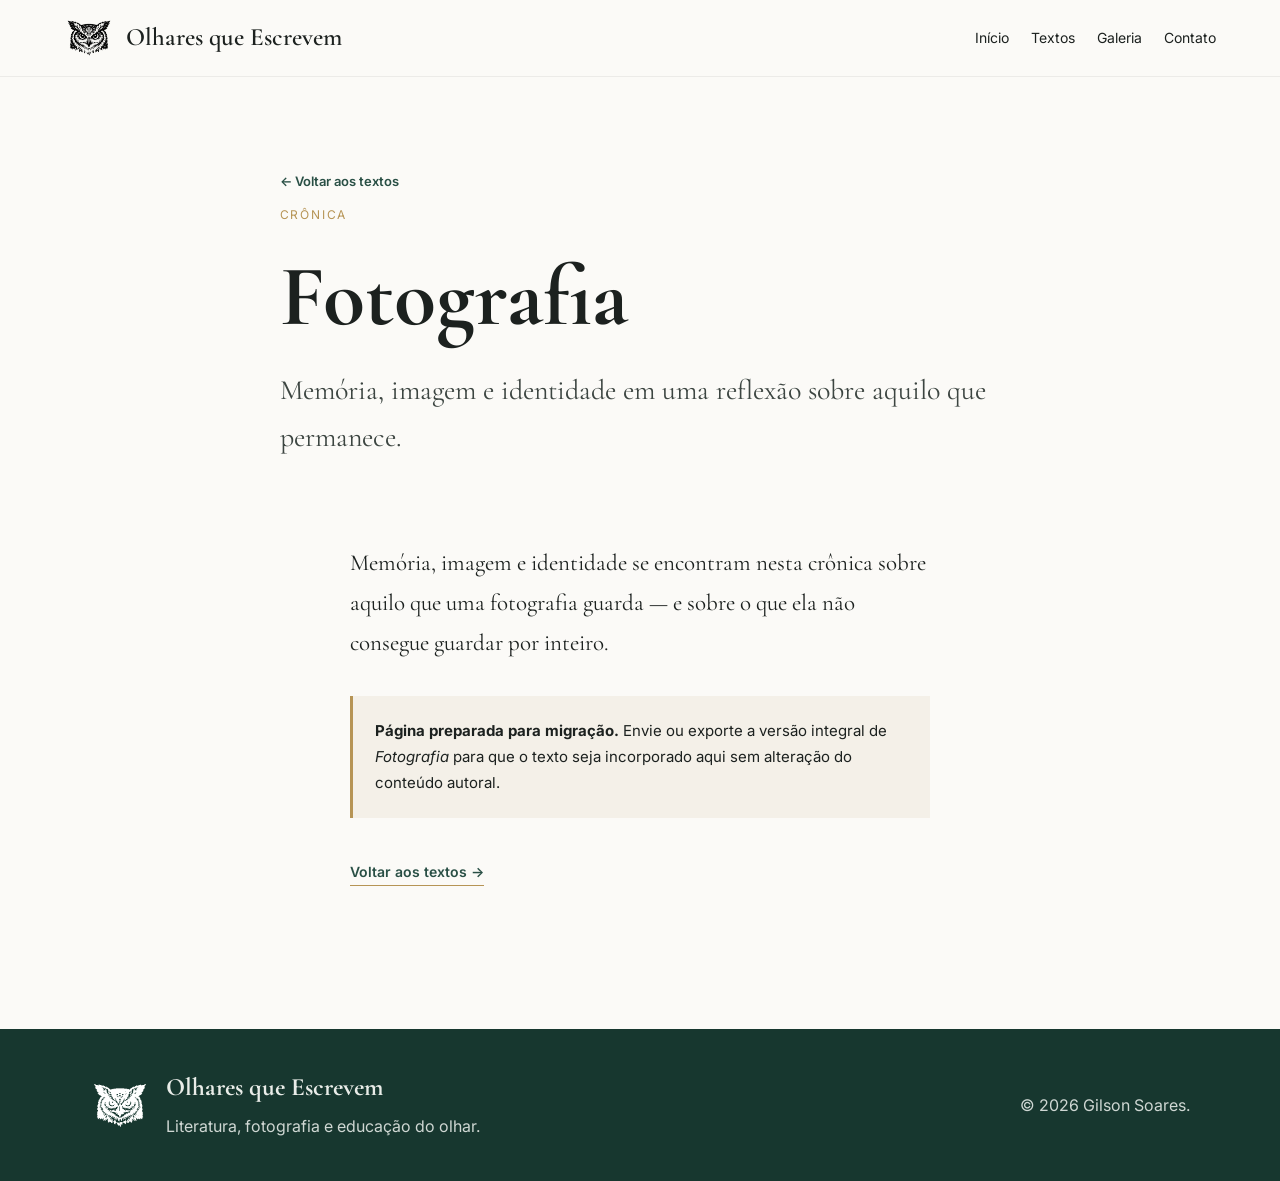
==== textos/fotografia.html @ a5fa0ea0 "Add files via upload" ====
<!doctype html>
<html lang="pt-BR">
<head>
  <meta charset="utf-8" />
  <meta name="viewport" content="width=device-width, initial-scale=1" />
  <title>Fotografia — Olhares que Escrevem</title>
  <link rel="icon" href="../imagens/favicon.png" />
  <link rel="preconnect" href="https://fonts.googleapis.com">
  <link rel="preconnect" href="https://fonts.gstatic.com" crossorigin>
  <link href="https://fonts.googleapis.com/css2?family=Cormorant+Garamond:wght@500;600;700&family=Inter:wght@400;500;600&display=swap" rel="stylesheet">
  <link rel="stylesheet" href="../style.css" />
</head>
<body class="article-page">
  <header class="site-header">
    <a class="brand" href="../index.html">
      <img class="brand-logo" src="../imagens/logo-coruja.png" alt="" />
      <span class="brand-text">Olhares que Escrevem</span>
    </a>
    <nav class="main-nav"><a href="../index.html">Início</a><a href="../index.html#textos">Textos</a><a href="../index.html#galeria">Galeria</a><a href="../index.html#contato">Contato</a></nav>
  </header>
  <main>
    <header class="article-header">
      <a class="back" href="../index.html#textos">← Voltar aos textos</a>
      <p class="article-meta">Crônica</p>
      <h1>Fotografia</h1>
      <p class="article-lead">Memória, imagem e identidade em uma reflexão sobre aquilo que permanece.</p>
    </header>
    <article class="article-body">
      
<p>Memória, imagem e identidade se encontram nesta crônica sobre aquilo que uma fotografia guarda — e sobre o que ela não consegue guardar por inteiro.</p>
<div class="article-note"><strong>Página preparada para migração.</strong> Envie ou exporte a versão integral de <em>Fotografia</em> para que o texto seja incorporado aqui sem alteração do conteúdo autoral.</div>
<p><a class="article-link" href="../index.html#textos">Voltar aos textos →</a></p>

    </article>
  </main>
  <footer>
    <div class="footer-brand"><img src="../imagens/logo-coruja.png" alt="" /><div><strong>Olhares que Escrevem</strong><p>Literatura, fotografia e educação do olhar.</p></div></div>
    <p>© <span id="year"></span> Gilson Soares.</p>
  </footer>
  <script src="../script.js"></script>
</body>
</html>
---- style.css ----
:root{
  --green:#294f45;
  --green-dark:#17372f;
  --gold:#b69455;
  --cream:#f4f0e8;
  --paper:#fbfaf7;
  --ink:#1c211f;
  --muted:#686f6c;
  --line:#d9d5cb;
}
*{box-sizing:border-box}
html{scroll-behavior:smooth}
body{margin:0;font-family:"Inter",system-ui,sans-serif;color:var(--ink);background:var(--paper);line-height:1.65}
a{color:inherit;text-decoration:none}
img{max-width:100%;display:block}

.site-header{position:sticky;top:0;z-index:20;display:flex;align-items:center;justify-content:space-between;gap:24px;padding:13px 5vw;background:rgba(251,250,247,.96);border-bottom:1px solid rgba(0,0,0,.06);backdrop-filter:blur(12px)}
.brand{display:flex;align-items:center;gap:12px;font-weight:600}
.brand-logo{width:50px;height:50px;object-fit:contain}
.brand-text{font-family:"Cormorant Garamond",serif;font-size:25px}
.main-nav{display:flex;gap:22px;font-size:14px}
.main-nav a{position:relative}
.main-nav a:after{content:"";position:absolute;left:0;right:100%;bottom:-5px;height:1px;background:var(--gold);transition:.2s}
.main-nav a:hover:after{right:0}
.menu-toggle{display:none;background:none;border:0;font-size:25px;cursor:pointer}

.hero{min-height:78vh;position:relative;display:flex;align-items:center;padding:8vw 7vw;background:linear-gradient(90deg,rgba(16,45,38,.92),rgba(16,45,38,.55)),radial-gradient(circle at 70% 30%,#8c7955 0,transparent 28%),linear-gradient(135deg,#264d43,#111d1a);color:white;overflow:hidden}
.hero:after{content:"";position:absolute;right:-80px;bottom:-150px;width:540px;height:540px;border:1px solid rgba(255,255,255,.12);border-radius:50%}
.hero-content{position:relative;z-index:2;max-width:820px}
.eyebrow,.section-kicker{text-transform:uppercase;letter-spacing:.18em;font-size:12px;font-weight:600}
.eyebrow{color:#e6d3ad}
.hero h1{margin:.18em 0 .05em;font-family:"Cormorant Garamond",serif;font-size:clamp(58px,9vw,112px);font-weight:600;line-height:.88}
.hero-subtitle{font-family:"Cormorant Garamond",serif;font-size:clamp(28px,3.5vw,44px);margin:22px 0 12px}
.hero-text{max-width:670px;font-size:18px;color:#f0f0ec}
.hero-actions{display:flex;gap:14px;flex-wrap:wrap;margin-top:30px}
.btn{display:inline-block;padding:13px 20px;border-radius:2px;border:1px solid transparent;font-weight:600;font-size:14px}
.btn.primary{background:var(--gold);color:#18221f}
.btn.ghost{border-color:rgba(255,255,255,.5);color:white}

.trio{display:grid;grid-template-columns:repeat(3,1fr);max-width:1200px;margin:-44px auto 0;position:relative;z-index:5;background:var(--paper);box-shadow:0 18px 48px rgba(20,35,30,.10)}
.trio article{padding:34px;border-right:1px solid var(--line)}
.trio article:last-child{border-right:0}
.trio span{color:var(--gold);font-size:12px}
.trio h2{margin:8px 0 4px;font-family:"Cormorant Garamond",serif;font-size:38px}

.section{padding:100px 7vw;max-width:1400px;margin:0 auto}
.soft-bg{max-width:none;background:var(--cream)}
.soft-bg > *{max-width:1200px;margin-left:auto;margin-right:auto}
.section-kicker{color:var(--gold);margin:0 0 14px}
.section-title,.section h2{font-family:"Cormorant Garamond",serif;font-weight:600}
.section-title{font-size:clamp(42px,5vw,66px);line-height:1.05;margin:0 0 40px}
.two-col{display:grid;grid-template-columns:1fr 1.1fr;gap:8vw;align-items:start}
.two-col h2{font-size:clamp(44px,5.4vw,72px);line-height:1.02;margin:0}
.prose{font-size:18px;color:#38413e}
.prose p:first-child{margin-top:0}

.editorial-photo{margin:40px 0 0}
.editorial-photo img{width:100%;aspect-ratio:4/3;object-fit:cover}
figcaption{margin-top:9px;font-size:12px;color:var(--muted);letter-spacing:.02em}

.cards{display:grid;grid-template-columns:repeat(3,1fr);gap:22px}
.card{background:var(--paper);padding:34px;min-height:310px;border-top:3px solid var(--green)}
.card-number{color:var(--gold);font-size:12px}
.card h3{font-family:"Cormorant Garamond",serif;font-size:34px;line-height:1.05;margin:32px 0 18px}

.action-grid{display:grid;grid-template-columns:1.15fr 1fr .8fr;gap:18px;margin-top:34px}
.action-grid figure{margin:0}
.action-grid img{width:100%;height:270px;object-fit:cover}

.text-list{border-top:1px solid var(--line)}
.text-item{display:flex;justify-content:space-between;gap:25px;align-items:center;padding:28px 0;border-bottom:1px solid var(--line);transition:padding .2s ease,background .2s ease}
.text-item:hover{padding-left:12px;background:rgba(182,148,85,.06)}
.text-item h3{margin:5px 0 3px;font-family:"Cormorant Garamond",serif;font-size:34px}
.text-item p{margin:0;color:var(--muted)}
.tag{font-size:11px;letter-spacing:.12em;text-transform:uppercase;color:var(--gold)}
.arrow{font-size:34px;color:var(--green)}

.real-gallery{display:grid;grid-template-columns:1.15fr .85fr;gap:16px}
.real-gallery figure{margin:0}
.real-gallery img{width:100%;height:340px;object-fit:cover}
.real-gallery .wide img{height:420px}
.gallery-section{max-width:1400px}

.about{border-top:1px solid var(--line)}
.contact{text-align:center;max-width:900px}
.contact h2{font-size:clamp(42px,5vw,64px);line-height:1.05}
.contact p{font-size:18px;color:var(--muted)}
.contact .btn{margin-top:14px}
.contact-email{font-size:14px!important}

footer{display:flex;justify-content:space-between;align-items:center;gap:30px;padding:38px 7vw;background:var(--green-dark);color:#e9ece8}
.footer-brand{display:flex;align-items:center;gap:16px}
.footer-brand img{width:60px;height:60px;object-fit:contain;filter:brightness(0) invert(1)}
footer strong{font-family:"Cormorant Garamond",serif;font-size:25px}
footer p{margin:4px 0;color:#cfd7d3}

.article-page{background:var(--paper)}
.article-header{max-width:900px;margin:0 auto;padding:90px 7vw 35px}
.article-header .back{font-size:13px;color:var(--green);font-weight:600}
.article-header h1{font-family:"Cormorant Garamond",serif;font-size:clamp(52px,7vw,86px);line-height:.98;margin:30px 0 15px}
.article-meta{color:var(--gold);font-size:12px;text-transform:uppercase;letter-spacing:.15em}
.article-lead{font-family:"Cormorant Garamond",serif;font-size:28px;color:#3c4541}
.article-body{max-width:760px;margin:0 auto;padding:20px 7vw 110px;font-family:"Cormorant Garamond",serif;font-size:23px;line-height:1.75}
.article-body p{margin:0 0 1.25em}
.article-note{font-family:"Inter",sans-serif;font-size:15px;background:var(--cream);padding:22px;border-left:3px solid var(--gold);margin:32px 0}
.article-link{display:inline-block;font-family:"Inter",sans-serif;font-size:14px;font-weight:600;color:var(--green);border-bottom:1px solid var(--gold)}

@media (max-width:900px){
  .main-nav{display:none;position:absolute;top:76px;left:0;right:0;padding:18px 5vw 24px;background:var(--paper);flex-direction:column;border-bottom:1px solid var(--line)}
  .main-nav.open{display:flex}
  .menu-toggle{display:block}
  .trio{grid-template-columns:1fr;margin:0}
  .trio article{border-right:0;border-bottom:1px solid var(--line)}
  .two-col{grid-template-columns:1fr;gap:28px}
  .cards{grid-template-columns:1fr}
  .action-grid{grid-template-columns:1fr}
  .action-grid img{height:auto}
  .real-gallery{grid-template-columns:1fr}
  .real-gallery img,.real-gallery .wide img{height:auto}
  footer{flex-direction:column;align-items:flex-start}
}
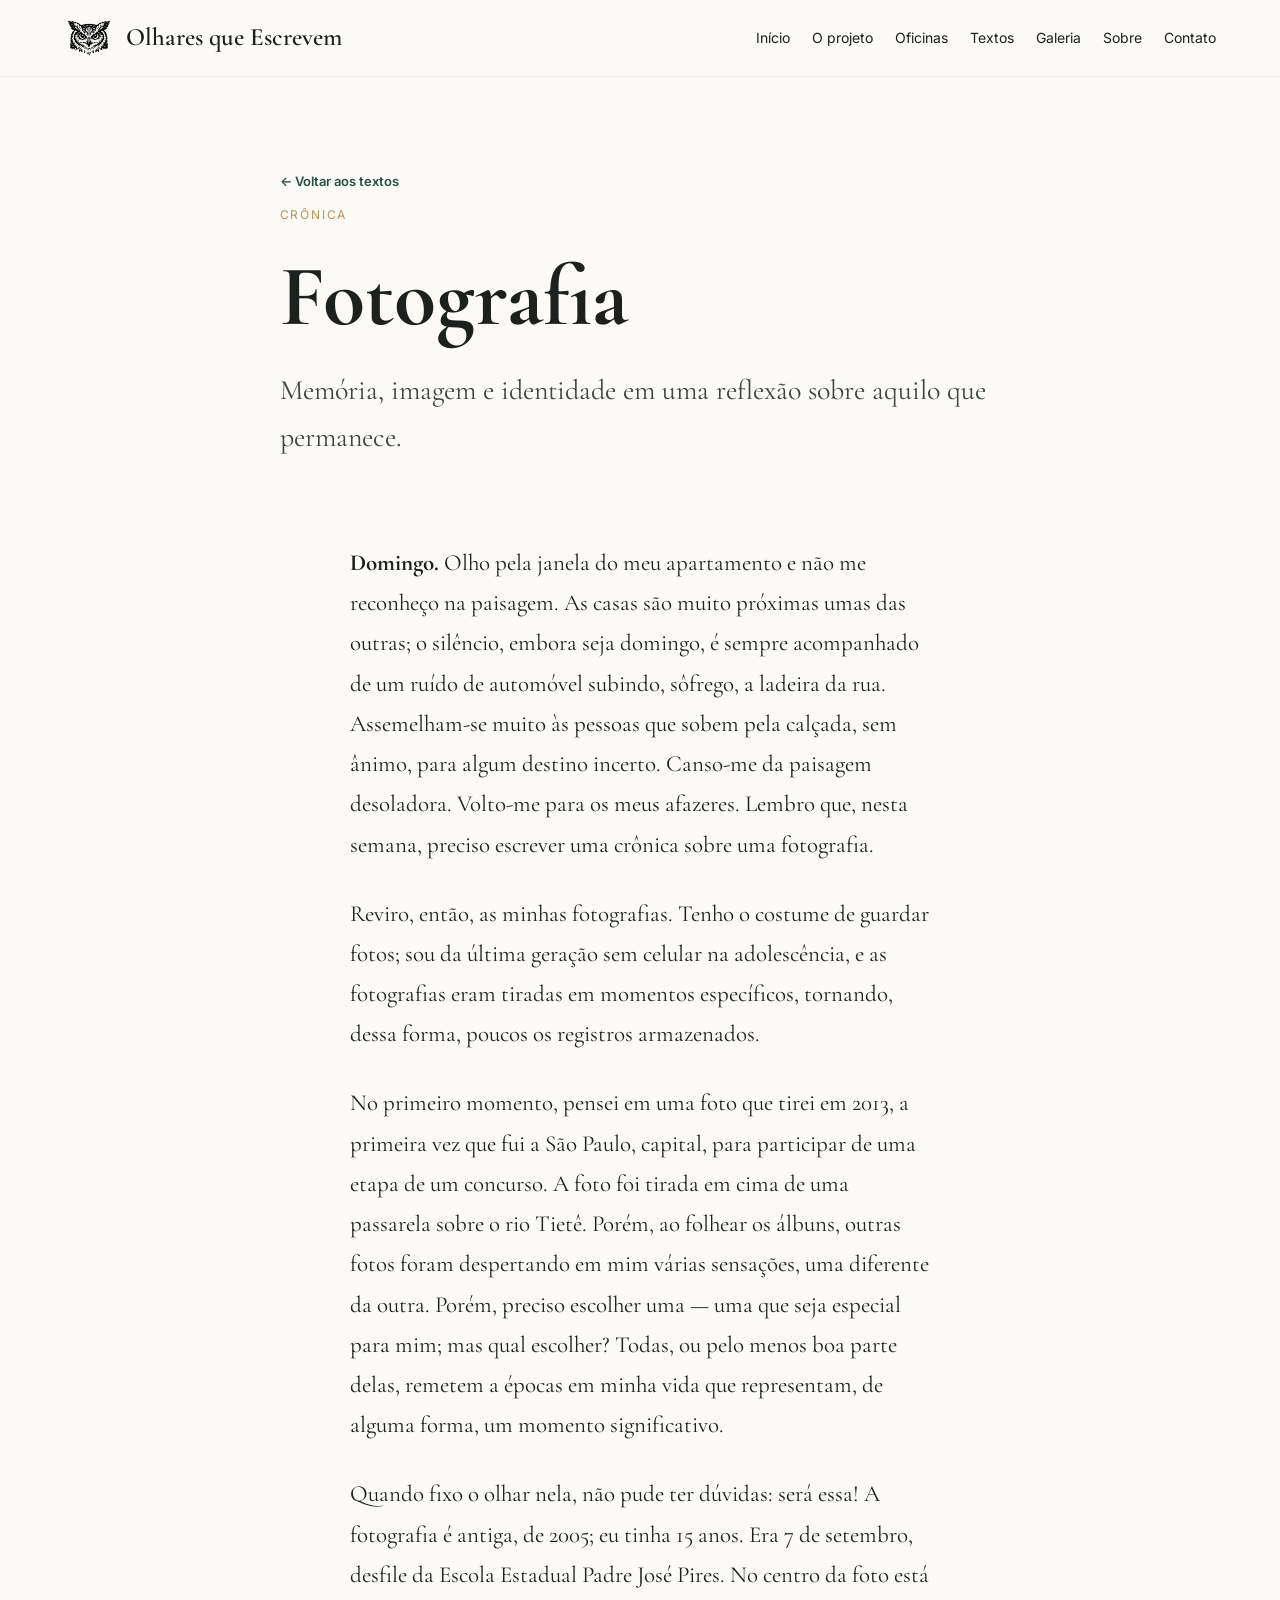
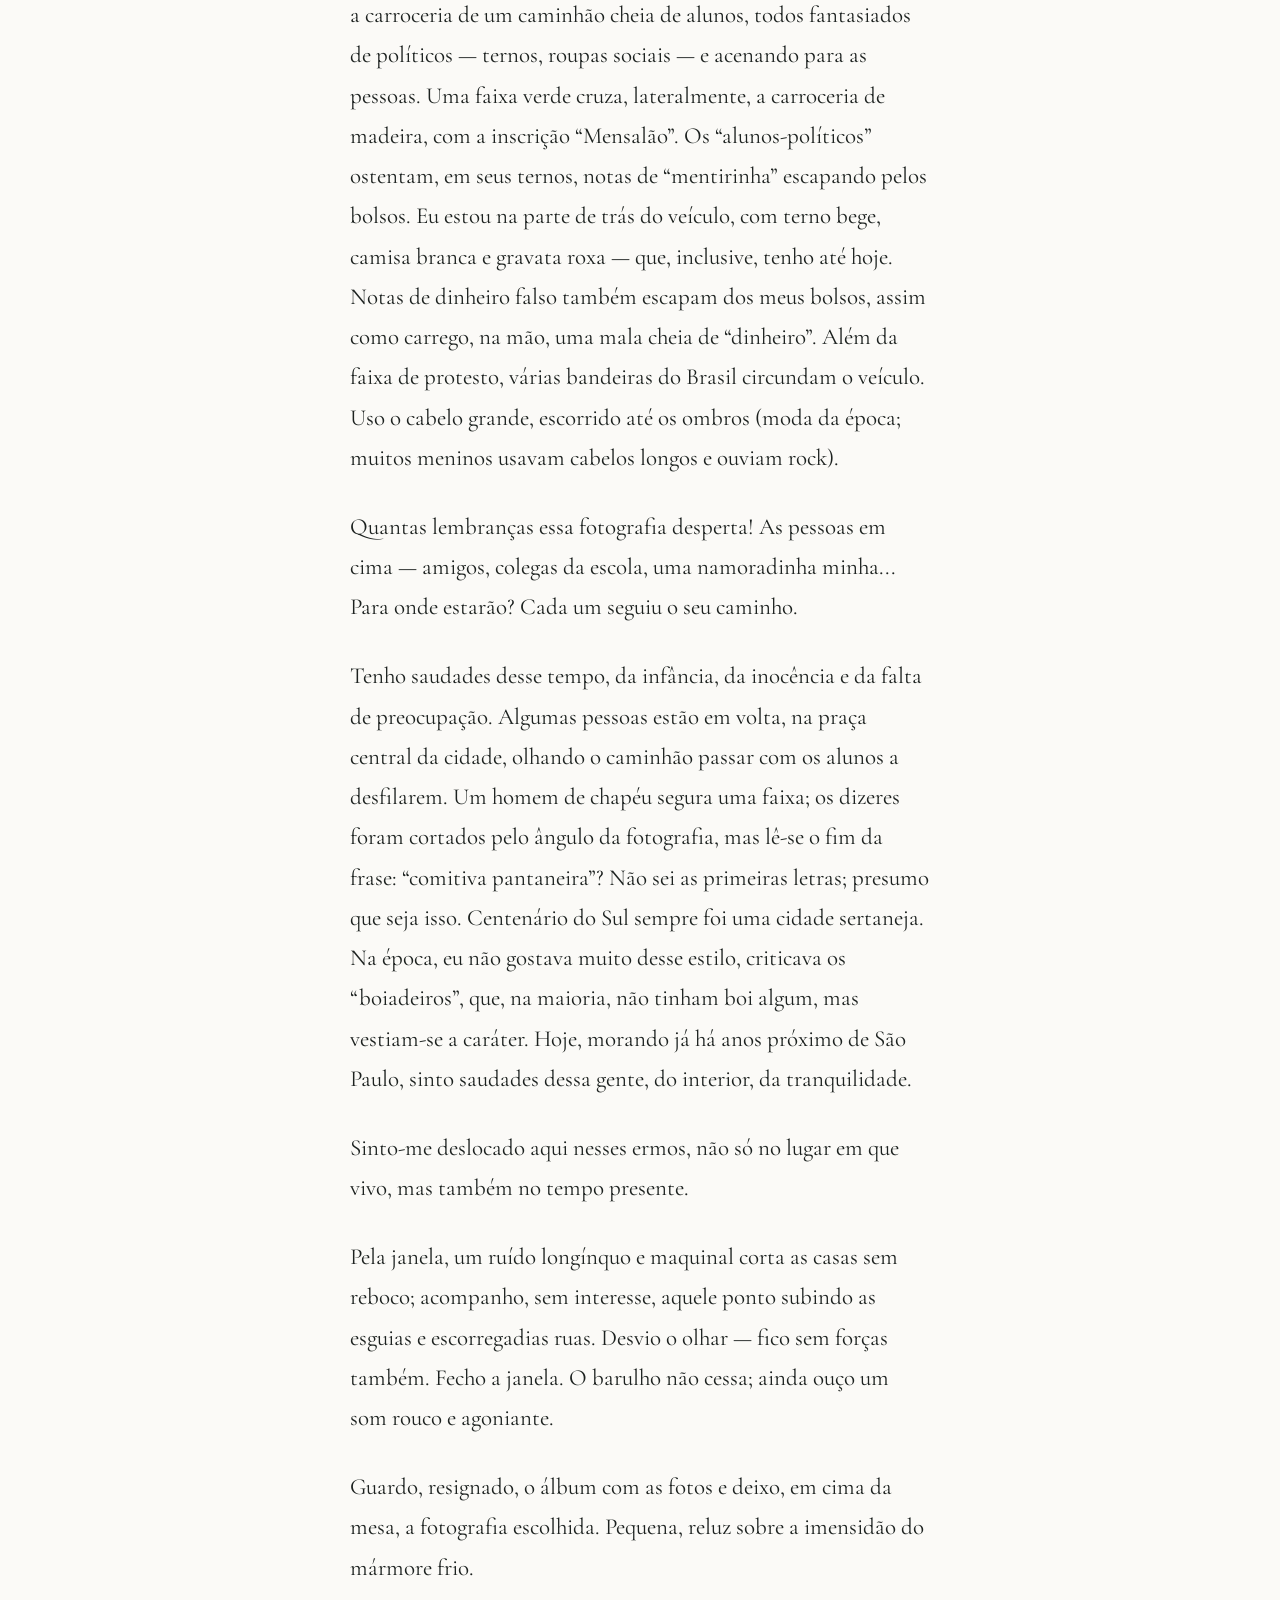
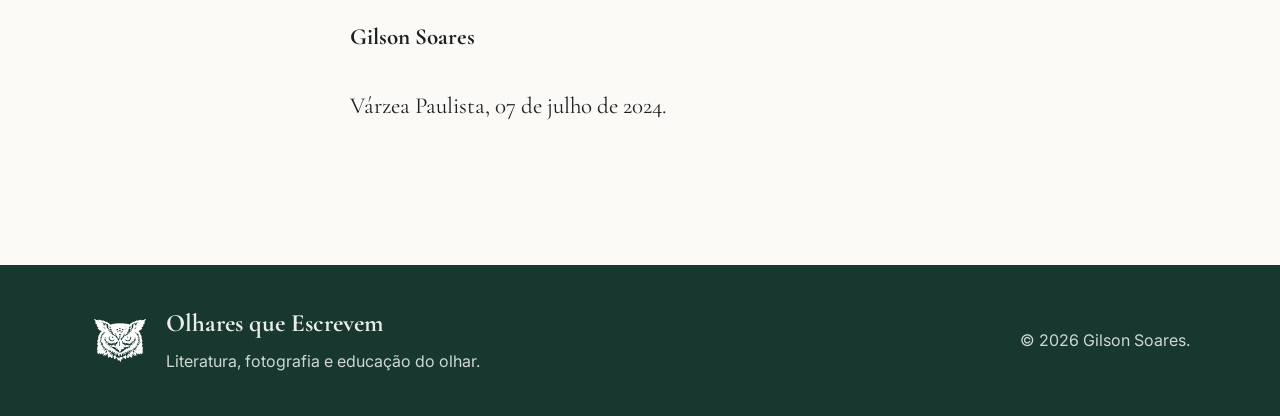
==== commit e0986c02: "Add files via upload" ====
--- a/textos/fotografia.html
+++ b/textos/fotografia.html
@@ -1,42 +1,25 @@
-<!doctype html>
-<html lang="pt-BR">
-<head>
-  <meta charset="utf-8" />
-  <meta name="viewport" content="width=device-width, initial-scale=1" />
-  <title>Fotografia — Olhares que Escrevem</title>
-  <link rel="icon" href="../imagens/favicon.png" />
-  <link rel="preconnect" href="https://fonts.googleapis.com">
-  <link rel="preconnect" href="https://fonts.gstatic.com" crossorigin>
-  <link href="https://fonts.googleapis.com/css2?family=Cormorant+Garamond:wght@500;600;700&family=Inter:wght@400;500;600&display=swap" rel="stylesheet">
-  <link rel="stylesheet" href="../style.css" />
-</head>
+<!doctype html><html lang="pt-BR"><head>
+<meta charset="utf-8"><meta name="viewport" content="width=device-width, initial-scale=1">
+<title>Fotografia — Olhares que Escrevem</title>
+<link rel="icon" href="../imagens/favicon.png">
+<link rel="preconnect" href="https://fonts.googleapis.com"><link rel="preconnect" href="https://fonts.gstatic.com" crossorigin>
+<link href="https://fonts.googleapis.com/css2?family=Cormorant+Garamond:wght@500;600;700&family=Inter:wght@400;500;600&display=swap" rel="stylesheet">
+<link rel="stylesheet" href="../style.css"></head>
 <body class="article-page">
-  <header class="site-header">
-    <a class="brand" href="../index.html">
-      <img class="brand-logo" src="../imagens/logo-coruja.png" alt="" />
-      <span class="brand-text">Olhares que Escrevem</span>
-    </a>
-    <nav class="main-nav"><a href="../index.html">Início</a><a href="../index.html#textos">Textos</a><a href="../index.html#galeria">Galeria</a><a href="../index.html#contato">Contato</a></nav>
-  </header>
-  <main>
-    <header class="article-header">
-      <a class="back" href="../index.html#textos">← Voltar aos textos</a>
-      <p class="article-meta">Crônica</p>
-      <h1>Fotografia</h1>
-      <p class="article-lead">Memória, imagem e identidade em uma reflexão sobre aquilo que permanece.</p>
-    </header>
-    <article class="article-body">
-      
-<p>Memória, imagem e identidade se encontram nesta crônica sobre aquilo que uma fotografia guarda — e sobre o que ela não consegue guardar por inteiro.</p>
-<div class="article-note"><strong>Página preparada para migração.</strong> Envie ou exporte a versão integral de <em>Fotografia</em> para que o texto seja incorporado aqui sem alteração do conteúdo autoral.</div>
-<p><a class="article-link" href="../index.html#textos">Voltar aos textos →</a></p>
-
-    </article>
-  </main>
-  <footer>
-    <div class="footer-brand"><img src="../imagens/logo-coruja.png" alt="" /><div><strong>Olhares que Escrevem</strong><p>Literatura, fotografia e educação do olhar.</p></div></div>
-    <p>© <span id="year"></span> Gilson Soares.</p>
-  </footer>
-  <script src="../script.js"></script>
-</body>
-</html>
+<header class="site-header"><a class="brand" href="../index.html"><img class="brand-logo" src="../imagens/logo-coruja.png" alt=""><span class="brand-text">Olhares que Escrevem</span></a>
+<button class="menu-toggle" aria-label="Abrir menu" aria-expanded="false">☰</button>
+<nav class="main-nav"><a href="../index.html">Início</a><a href="../index.html#projeto">O projeto</a><a href="../index.html#oficinas">Oficinas</a><a href="../index.html#textos">Textos</a><a href="../index.html#galeria">Galeria</a><a href="../index.html#sobre">Sobre</a><a href="../index.html#contato">Contato</a></nav></header>
+<main><header class="article-header"><a class="back" href="../index.html#textos">← Voltar aos textos</a><p class="article-meta">Crônica</p><h1>Fotografia</h1><p class="article-lead">Memória, imagem e identidade em uma reflexão sobre aquilo que permanece.</p></header>
+<article class="article-body"><p><strong>Domingo.</strong> Olho pela janela do meu apartamento e não me reconheço na paisagem. As casas são muito próximas umas das outras; o silêncio, embora seja domingo, é sempre acompanhado de um ruído de automóvel subindo, sôfrego, a ladeira da rua. Assemelham-se muito às pessoas que sobem pela calçada, sem ânimo, para algum destino incerto. Canso-me da paisagem desoladora. Volto-me para os meus afazeres. Lembro que, nesta semana, preciso escrever uma crônica sobre uma fotografia.</p>
+<p>Reviro, então, as minhas fotografias. Tenho o costume de guardar fotos; sou da última geração sem celular na adolescência, e as fotografias eram tiradas em momentos específicos, tornando, dessa forma, poucos os registros armazenados.</p>
+<p>No primeiro momento, pensei em uma foto que tirei em 2013, a primeira vez que fui a São Paulo, capital, para participar de uma etapa de um concurso. A foto foi tirada em cima de uma passarela sobre o rio Tietê. Porém, ao folhear os álbuns, outras fotos foram despertando em mim várias sensações, uma diferente da outra. Porém, preciso escolher uma — uma que seja especial para mim; mas qual escolher? Todas, ou pelo menos boa parte delas, remetem a épocas em minha vida que representam, de alguma forma, um momento significativo.</p>
+<p>Quando fixo o olhar nela, não pude ter dúvidas: será essa! A fotografia é antiga, de 2005; eu tinha 15 anos. Era 7 de setembro, desfile da Escola Estadual Padre José Pires. No centro da foto está a carroceria de um caminhão cheia de alunos, todos fantasiados de políticos — ternos, roupas sociais — e acenando para as pessoas. Uma faixa verde cruza, lateralmente, a carroceria de madeira, com a inscrição “Mensalão”. Os “alunos-políticos” ostentam, em seus ternos, notas de “mentirinha” escapando pelos bolsos. Eu estou na parte de trás do veículo, com terno bege, camisa branca e gravata roxa — que, inclusive, tenho até hoje. Notas de dinheiro falso também escapam dos meus bolsos, assim como carrego, na mão, uma mala cheia de “dinheiro”. Além da faixa de protesto, várias bandeiras do Brasil circundam o veículo. Uso o cabelo grande, escorrido até os ombros (moda da época; muitos meninos usavam cabelos longos e ouviam rock).</p>
+<p>Quantas lembranças essa fotografia desperta! As pessoas em cima — amigos, colegas da escola, uma namoradinha minha... Para onde estarão? Cada um seguiu o seu caminho.</p>
+<p>Tenho saudades desse tempo, da infância, da inocência e da falta de preocupação. Algumas pessoas estão em volta, na praça central da cidade, olhando o caminhão passar com os alunos a desfilarem. Um homem de chapéu segura uma faixa; os dizeres foram cortados pelo ângulo da fotografia, mas lê-se o fim da frase: “comitiva pantaneira”? Não sei as primeiras letras; presumo que seja isso. Centenário do Sul sempre foi uma cidade sertaneja. Na época, eu não gostava muito desse estilo, criticava os “boiadeiros”, que, na maioria, não tinham boi algum, mas vestiam-se a caráter. Hoje, morando já há anos próximo de São Paulo, sinto saudades dessa gente, do interior, da tranquilidade.</p>
+<p>Sinto-me deslocado aqui nesses ermos, não só no lugar em que vivo, mas também no tempo presente.</p>
+<p>Pela janela, um ruído longínquo e maquinal corta as casas sem reboco; acompanho, sem interesse, aquele ponto subindo as esguias e escorregadias ruas. Desvio o olhar — fico sem forças também. Fecho a janela. O barulho não cessa; ainda ouço um som rouco e agoniante.</p>
+<p>Guardo, resignado, o álbum com as fotos e deixo, em cima da mesa, a fotografia escolhida. Pequena, reluz sobre a imensidão do mármore frio.</p>
+<p><strong>Gilson Soares</strong></p>
+<p>Várzea Paulista, 07 de julho de 2024.</p></article></main>
+<footer><div class="footer-brand"><img src="../imagens/logo-coruja.png" alt=""><div><strong>Olhares que Escrevem</strong><p>Literatura, fotografia e educação do olhar.</p></div></div><p>© <span id="year"></span> Gilson Soares.</p></footer>
+<script src="../script.js"></script></body></html>
--- a/style.css
+++ b/style.css
@@ -119,3 +119,35 @@
   .real-gallery img,.real-gallery .wide img{height:auto}
   footer{flex-direction:column;align-items:flex-start}
 }
+
+.article-award{display:inline-block;margin:18px 0 0;padding:9px 13px;border-left:3px solid var(--gold);background:var(--cream);color:#4d554f;font-size:13px;line-height:1.5}
+
+.about{
+  display:grid;
+  grid-template-columns:minmax(260px, 0.9fr) minmax(320px, 1.1fr);
+  gap:56px;
+  align-items:center;
+}
+.about-photo-wrap{
+  width:100%;
+}
+.about-photo{
+  display:block;
+  width:100%;
+  max-width:460px;
+  height:auto;
+  object-fit:cover;
+  border-radius:0;
+}
+.about-content h2{
+  margin-top:0;
+}
+@media (max-width: 820px){
+  .about{
+    grid-template-columns:1fr;
+    gap:28px;
+  }
+  .about-photo{
+    max-width:100%;
+  }
+}
